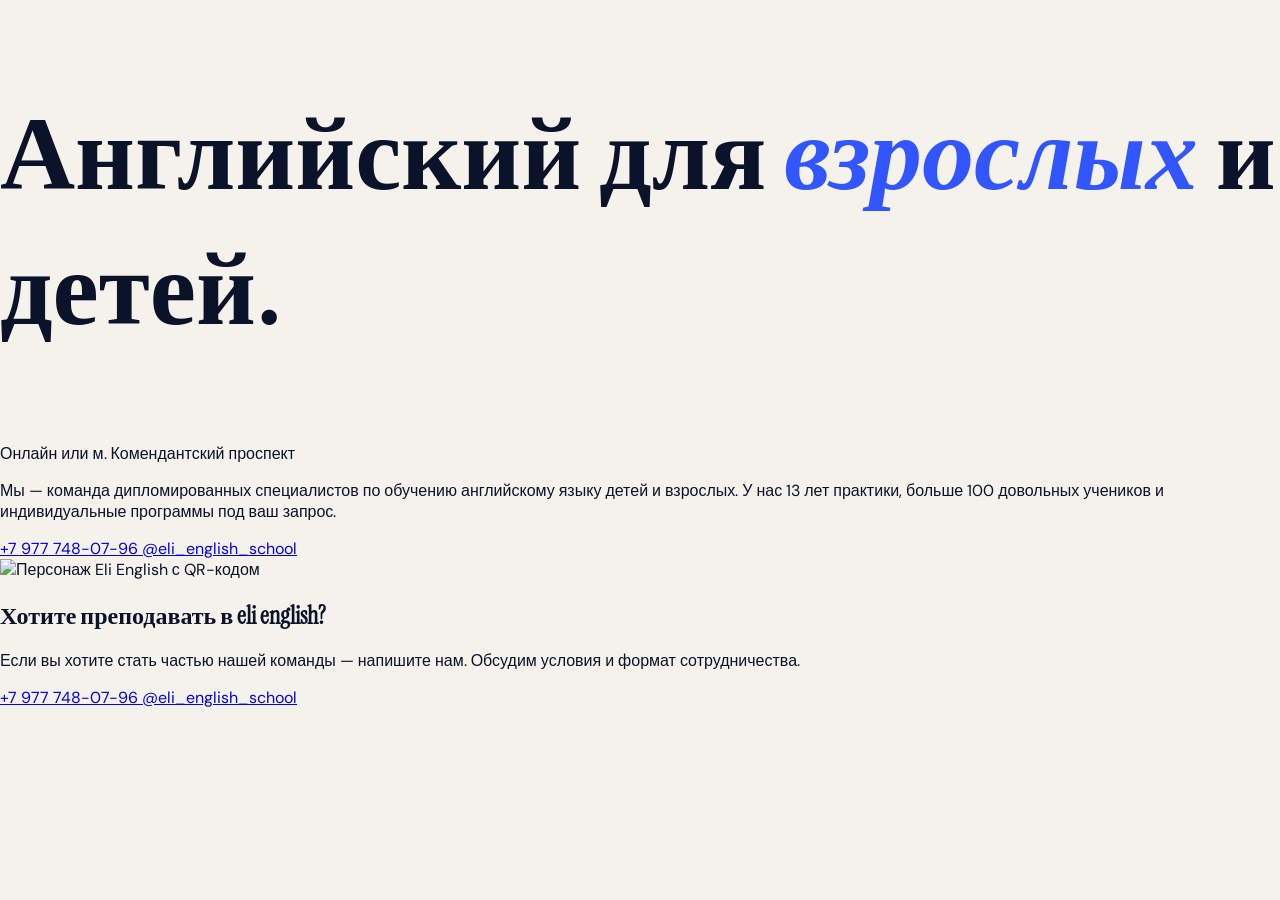
==== index.html @ 65e8c903 "first" ====
<!DOCTYPE html>
<html lang="ru">
<head>
    <meta charset="UTF-8">

    <meta
            name="viewport"
            content="width=device-width, initial-scale=1.0"
    >

    <title>Eli English — английский для детей и взрослых</title>

    <meta
            name="description"
            content="Eli English — команда дипломированных специалистов по обучению английскому языку детей и взрослых."
    >

    <script src="https://cdn.tailwindcss.com"></script>

    <link rel="preconnect" href="https://fonts.googleapis.com">

    <link
            rel="preconnect"
            href="https://fonts.gstatic.com"
            crossorigin
    >

    <link
            href="https://fonts.googleapis.com/css2?family=DM+Sans:wght@400;500;600;700;800&family=Instrument+Serif:ital@0;1&display=swap"
            rel="stylesheet"
    >

    <style>

        :root {
            --navy: #0b132b;
            --cream: #f5f2eb;
            --blue: #3155ff;
            --lime: #d8f36b;
        }

        * {
            box-sizing: border-box;
        }

        html {
            scroll-behavior: smooth;
        }

        body {
            margin: 0;
            background: var(--cream);
            color: var(--navy);
            font-family: 'DM Sans', sans-serif;
            overflow-x: hidden;
            -webkit-font-smoothing: antialiased;
        }

        .display-font {
            font-family: 'Instrument Serif', serif;
        }

        .btn-smooth {
            transition:
                    color 0.3s ease,
                    border-color 0.3s ease,
                    transform 0.3s ease,
                    box-shadow 0.3s ease;
        }

        .btn-smooth:hover {
            transform: translateY(-2px);
        }

    </style>

</head>


<body>


<main>


    <!-- ===================================================== -->
    <!-- HERO -->
    <!-- ===================================================== -->

    <section
            id="home"
            class="relative min-h-screen pt-16 sm:pt-24 pb-16 sm:pb-20 px-4 sm:px-6 lg:px-8 overflow-hidden"
    >


        <!-- ДЕКОРАТИВНЫЙ ЛАЙМОВЫЙ КРУГ -->

        <div
                class="absolute -right-32 top-20 w-[420px] h-[420px] sm:w-[620px] sm:h-[620px] rounded-full bg-[#d8f36b] opacity-60"
        ></div>


        <div
                class="absolute -left-32 bottom-0 w-72 h-72 rounded-full bg-[#3155ff] opacity-10"
        ></div>


        <div class="max-w-7xl mx-auto relative z-10">


            <div
                    class="grid lg:grid-cols-[1fr_1fr] gap-10 lg:gap-16 items-center"
            >


                <!-- ============================================= -->
                <!-- ЛЕВАЯ ЧАСТЬ -->
                <!-- ============================================= -->

                <div>


                    <!-- ЗАГОЛОВОК -->

                    <h1
                            class="display-font leading-[0.9] tracking-[-0.03em] text-[#0b132b]"
                            style="font-size: clamp(48px, 9vw, 104px);"
                    >

                        <span class="block">
                            Английский
                        </span>

                        <span class="block mt-1">
                            для
                            <em style="color:#3155ff;">
                                взрослых
                            </em>
                        </span>

                        <span class="block mt-1">
                            и детей.
                        </span>

                    </h1>


                    <!-- МЕТКА: ОНЛАЙН / АДРЕС -->

                    <div
                            class="mt-7 inline-flex items-center gap-3 bg-white border border-slate-200 rounded-full px-5 py-2.5"
                    >

                        <span class="w-2.5 h-2.5 bg-[#3155ff] rounded-full shrink-0"></span>

                        <span class="text-sm sm:text-base font-bold text-[#0b132b]">
                            Онлайн или м. Комендантский проспект
                        </span>

                    </div>


                    <!-- ОПИСАНИЕ -->

                    <p
                            class="mt-7 max-w-xl text-lg sm:text-xl leading-relaxed text-slate-600"
                    >
                        Мы — команда дипломированных специалистов
                        по обучению английскому языку детей и взрослых.
                        У нас 13 лет практики, больше 100 довольных
                        учеников и индивидуальные программы
                        под ваш запрос.
                    </p>

                    <div class="mt-10 sm:mt-12 max-w-xl">
                        <div
                                class="mt-4 flex flex-col sm:flex-row sm:items-center gap-3 sm:gap-6"
                        >

                            <a
                                    href="tel:+79777480796"
                                    class="btn-smooth text-xl sm:text-2xl font-bold text-[#0b132b] hover:text-[#3155ff]"
                            >
                                +7 977 748-07-96
                            </a>

                            <span
                                    class="hidden sm:block w-px h-6 bg-slate-300"
                            ></span>

                            <a
                                    href="https://t.me/eli_english_school"
                                    target="_blank"
                                    rel="noopener noreferrer"
                                    class="btn-smooth text-xl sm:text-2xl font-bold text-[#0b132b] hover:text-[#3155ff]"
                            >
                                @eli_english_school
                            </a>

                        </div>

                    </div>

                </div>


                <!-- ============================================= -->
                <!-- ПРАВАЯ ЧАСТЬ — ФОТО ПЕРСОНАЖА -->
                <!-- ============================================= -->

                <div class="flex flex-col">


                    <div
                            class="relative w-full aspect-[4/5] sm:aspect-[3/4] lg:aspect-[4/5]"
                    >

                        <!--
                            ⬇⬇⬇  ФОТО ПЕРСОНАЖА  ⬇⬇⬇
                            Замените IMAGE_URL на ссылку или путь к файлу
                        -->

                        <img
                                src=""
                                alt="Персонаж Eli English с QR-кодом"
                                class="w-full h-full object-contain"
                        >

                    </div>

                </div>

            </div>

        </div>

    </section>

    <section
            class="px-4 sm:px-6 lg:px-8 pb-16 sm:pb-20"
    >

        <div class="max-w-7xl mx-auto">

            <div
                    class="bg-[#1c2a4a] text-white rounded-3xl p-7 sm:p-10 lg:p-12 flex flex-col lg:flex-row items-start lg:items-center justify-between gap-7 border border-white/10"
            >

                <div class="max-w-2xl">

                    <h2
                            class="display-font text-3xl sm:text-4xl md:text-5xl leading-tight mt-4"
                    >
                        Хотите преподавать в eli english?
                    </h2>

                    <p
                            class="mt-4 text-base sm:text-lg text-slate-300 leading-relaxed"
                    >
                        Если вы хотите стать частью нашей команды —
                        напишите нам. Обсудим условия и формат
                        сотрудничества.
                    </p>

                </div>


                <div class="flex flex-col gap-3 w-full lg:w-auto shrink-0">

                    <a
                            href="tel:+79777480796"
                            class="btn-smooth inline-flex items-center justify-center bg-white text-[#0b132b] rounded-2xl px-6 py-3.5 font-bold hover:bg-[#d8f36b]"
                    >
                        +7 977 748-07-96
                    </a>

                    <a
                            href="https://t.me/eli_english_school"
                            target="_blank"
                            rel="noopener noreferrer"
                            class="btn-smooth inline-flex items-center justify-center bg-[#3155ff] text-white rounded-2xl px-6 py-3.5 font-bold hover:bg-[#d8f36b] hover:text-[#0b132b]"
                    >
                        @eli_english_school
                    </a>

                </div>

            </div>

        </div>

    </section>


</main>


</body>
</html>
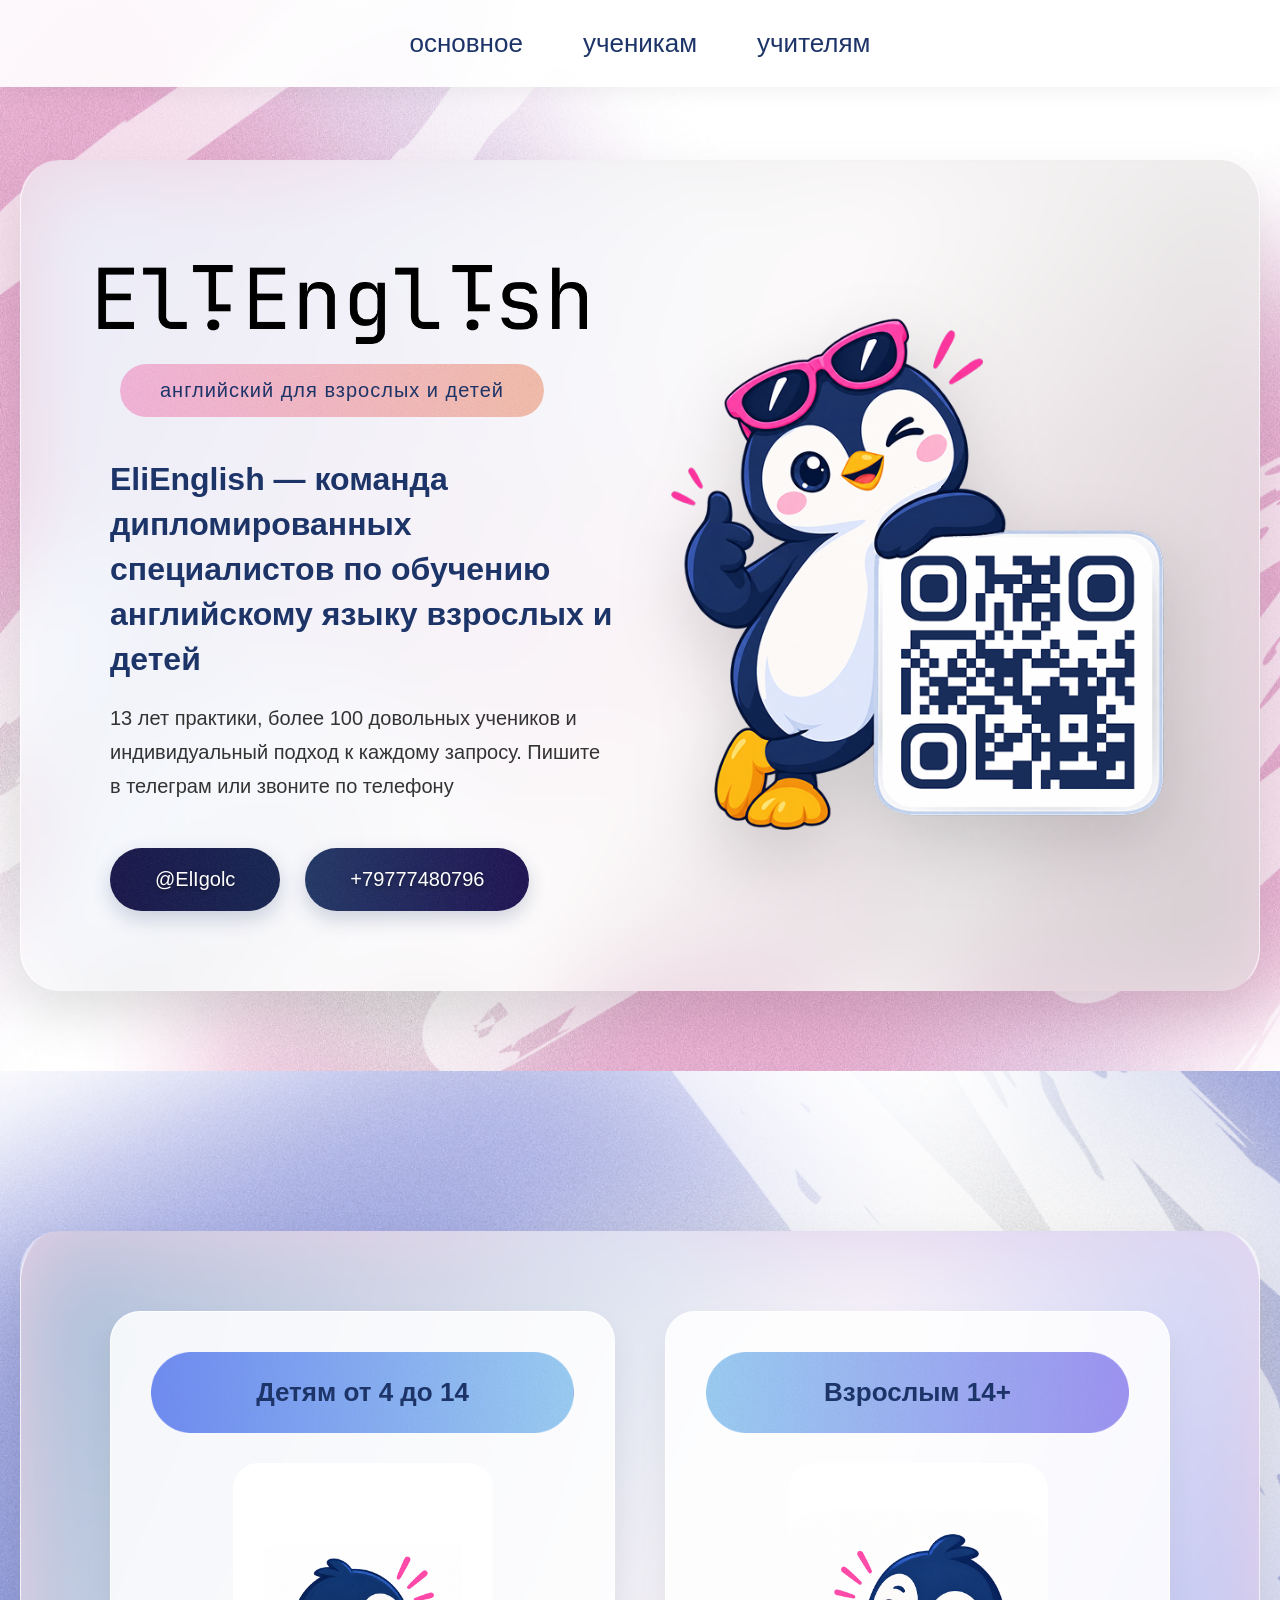
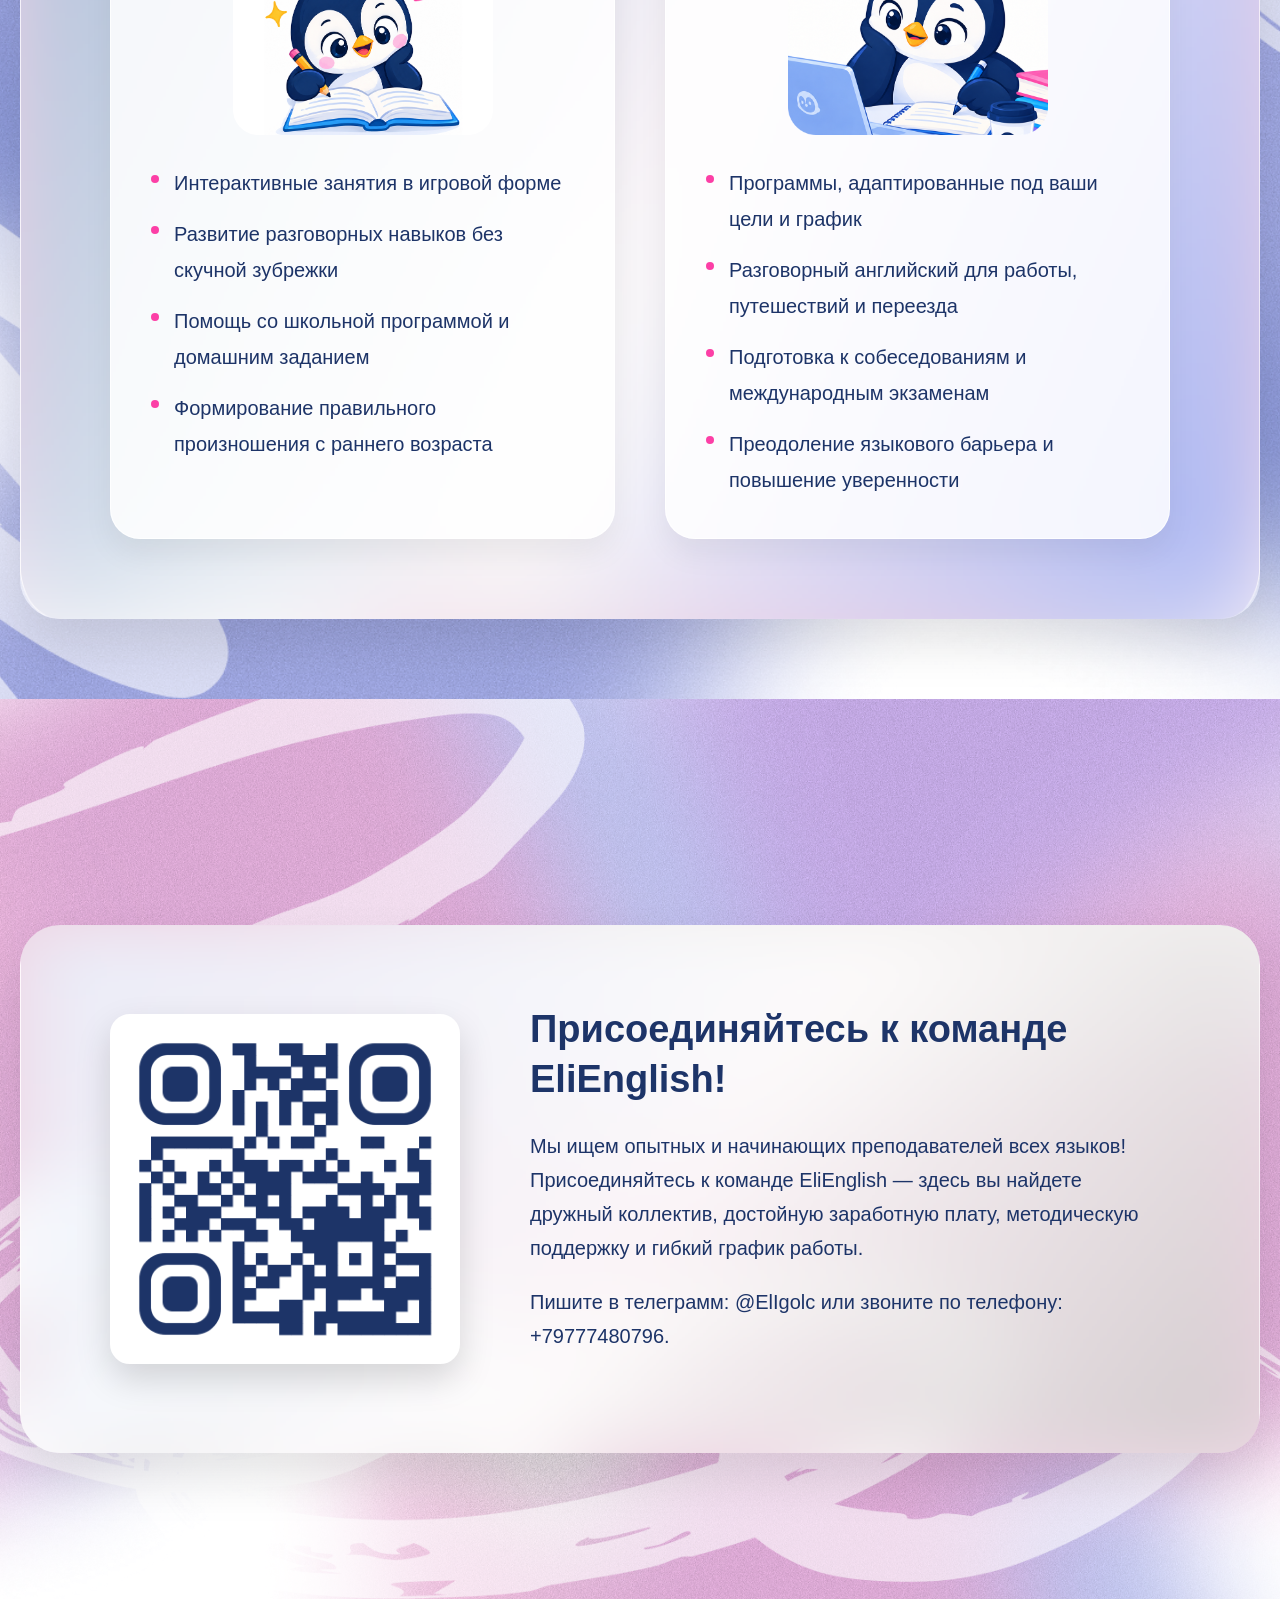
==== commit 9426ae89: "cosmetic" ====
--- a/index.html
+++ b/index.html
@@ -2,298 +2,116 @@
 <html lang="ru">
 <head>
     <meta charset="UTF-8">
+    <meta name="viewport" content="width=device-width, initial-scale=1.0">
+    <title>EliEnglish</title>
+    <link rel="icon" type="image/png" href="image/Favicon.png">
 
-    <meta
-            name="viewport"
-            content="width=device-width, initial-scale=1.0"
-    >
-
-    <title>Eli English — английский для детей и взрослых</title>
-
-    <meta
-            name="description"
-            content="Eli English — команда дипломированных специалистов по обучению английскому языку детей и взрослых."
-    >
-
-    <script src="https://cdn.tailwindcss.com"></script>
-
-    <link rel="preconnect" href="https://fonts.googleapis.com">
-
-    <link
-            rel="preconnect"
-            href="https://fonts.gstatic.com"
-            crossorigin
-    >
-
-    <link
-            href="https://fonts.googleapis.com/css2?family=DM+Sans:wght@400;500;600;700;800&family=Instrument+Serif:ital@0;1&display=swap"
-            rel="stylesheet"
-    >
-
-    <style>
-
-        :root {
-            --navy: #0b132b;
-            --cream: #f5f2eb;
-            --blue: #3155ff;
-            --lime: #d8f36b;
-        }
-
-        * {
-            box-sizing: border-box;
-        }
-
-        html {
-            scroll-behavior: smooth;
-        }
-
-        body {
-            margin: 0;
-            background: var(--cream);
-            color: var(--navy);
-            font-family: 'DM Sans', sans-serif;
-            overflow-x: hidden;
-            -webkit-font-smoothing: antialiased;
-        }
-
-        .display-font {
-            font-family: 'Instrument Serif', serif;
-        }
-
-        .btn-smooth {
-            transition:
-                    color 0.3s ease,
-                    border-color 0.3s ease,
-                    transform 0.3s ease,
-                    box-shadow 0.3s ease;
-        }
-
-        .btn-smooth:hover {
-            transform: translateY(-2px);
-        }
-
-    </style>
-
+    <!-- Подключение внешнего файла стилей -->
+    <link rel="stylesheet" href="style.css">
 </head>
-
-
 <body>
 
+<nav>
+    <a href="#main">основное</a>
+    <a href="#students">ученикам</a>
+    <a href="#teachers">учителям</a>
+</nav>
 
-<main>
+<!-- РАЗДЕЛ 1: ОСНОВНОЕ -->
+<section id="main">
+    <div class="glass-card animate-up">
+        <div class="main-layout">
+            <div class="text-content">
+                <img src="image/TitleEliEnglish.png" alt="EliEnglish" class="title-img">
 
+                <div class="subtitle">английский для взрослых и детей</div>
 
-    <!-- ===================================================== -->
-    <!-- HERO -->
-    <!-- ===================================================== -->
+                <h2>EliEnglish — команда дипломированных специалистов по обучению английскому языку взрослых и детей</h2>
+                <p>13 лет практики, более 100 довольных учеников и индивидуальный подход к каждому запросу. Пишите в телеграм или звоните по телефону</p>
 
-    <section
-            id="home"
-            class="relative min-h-screen pt-16 sm:pt-24 pb-16 sm:pb-20 px-4 sm:px-6 lg:px-8 overflow-hidden"
-    >
+                <div class="contacts">
+                    <a href="https://t.me/ElIgolc" class="contact-btn" target="_blank">@ElIgolc</a>
+                    <a href="tel:+79777480796" class="contact-btn">+79777480796</a>
+                </div>
+            </div>
 
+            <div class="image-content">
+                <img src="image/MainPenguin.png" alt="Пингвин Eli" class="penguin-img">
+            </div>
+        </div>
+    </div>
+</section>
 
-        <!-- ДЕКОРАТИВНЫЙ ЛАЙМОВЫЙ КРУГ -->
+<!-- РАЗДЕЛ 2: УЧЕНИКАМ -->
+<section id="students">
+    <div class="glass-card animate-up">
+<!--        <h2 class="section-title">Программы обучения</h2>-->
+        <div class="students-grid">
 
-        <div
-                class="absolute -right-32 top-20 w-[420px] h-[420px] sm:w-[620px] sm:h-[620px] rounded-full bg-[#d8f36b] opacity-60"
-        ></div>
+            <!-- Карточка детей -->
+            <div class="student-card children">
+                <h3>Детям от 4 до 14</h3>
+                <!-- Добавлен MiniPenguin -->
+                <img src="image/MiniPenguin.png" alt="Мини-пингвин" class="card-penguin">
+                <ul>
+                    <li>Интерактивные занятия в игровой форме</li>
+                    <li>Развитие разговорных навыков без скучной зубрежки</li>
+                    <li>Помощь со школьной программой и домашним заданием</li>
+                    <li>Формирование правильного произношения с раннего возраста</li>
+                </ul>
+            </div>
 
-
-        <div
-                class="absolute -left-32 bottom-0 w-72 h-72 rounded-full bg-[#3155ff] opacity-10"
-        ></div>
-
-
-        <div class="max-w-7xl mx-auto relative z-10">
-
-
-            <div
-                    class="grid lg:grid-cols-[1fr_1fr] gap-10 lg:gap-16 items-center"
-            >
-
-
-                <!-- ============================================= -->
-                <!-- ЛЕВАЯ ЧАСТЬ -->
-                <!-- ============================================= -->
-
-                <div>
-
-
-                    <!-- ЗАГОЛОВОК -->
-
-                    <h1
-                            class="display-font leading-[0.9] tracking-[-0.03em] text-[#0b132b]"
-                            style="font-size: clamp(48px, 9vw, 104px);"
-                    >
-
-                        <span class="block">
-                            Английский
-                        </span>
-
-                        <span class="block mt-1">
-                            для
-                            <em style="color:#3155ff;">
-                                взрослых
-                            </em>
-                        </span>
-
-                        <span class="block mt-1">
-                            и детей.
-                        </span>
-
-                    </h1>
-
-
-                    <!-- МЕТКА: ОНЛАЙН / АДРЕС -->
-
-                    <div
-                            class="mt-7 inline-flex items-center gap-3 bg-white border border-slate-200 rounded-full px-5 py-2.5"
-                    >
-
-                        <span class="w-2.5 h-2.5 bg-[#3155ff] rounded-full shrink-0"></span>
-
-                        <span class="text-sm sm:text-base font-bold text-[#0b132b]">
-                            Онлайн или м. Комендантский проспект
-                        </span>
-
-                    </div>
-
-
-                    <!-- ОПИСАНИЕ -->
-
-                    <p
-                            class="mt-7 max-w-xl text-lg sm:text-xl leading-relaxed text-slate-600"
-                    >
-                        Мы — команда дипломированных специалистов
-                        по обучению английскому языку детей и взрослых.
-                        У нас 13 лет практики, больше 100 довольных
-                        учеников и индивидуальные программы
-                        под ваш запрос.
-                    </p>
-
-                    <div class="mt-10 sm:mt-12 max-w-xl">
-                        <div
-                                class="mt-4 flex flex-col sm:flex-row sm:items-center gap-3 sm:gap-6"
-                        >
-
-                            <a
-                                    href="tel:+79777480796"
-                                    class="btn-smooth text-xl sm:text-2xl font-bold text-[#0b132b] hover:text-[#3155ff]"
-                            >
-                                +7 977 748-07-96
-                            </a>
-
-                            <span
-                                    class="hidden sm:block w-px h-6 bg-slate-300"
-                            ></span>
-
-                            <a
-                                    href="https://t.me/eli_english_school"
-                                    target="_blank"
-                                    rel="noopener noreferrer"
-                                    class="btn-smooth text-xl sm:text-2xl font-bold text-[#0b132b] hover:text-[#3155ff]"
-                            >
-                                @eli_english_school
-                            </a>
-
-                        </div>
-
-                    </div>
-
-                </div>
-
-
-                <!-- ============================================= -->
-                <!-- ПРАВАЯ ЧАСТЬ — ФОТО ПЕРСОНАЖА -->
-                <!-- ============================================= -->
-
-                <div class="flex flex-col">
-
-
-                    <div
-                            class="relative w-full aspect-[4/5] sm:aspect-[3/4] lg:aspect-[4/5]"
-                    >
-
-                        <!--
-                            ⬇⬇⬇  ФОТО ПЕРСОНАЖА  ⬇⬇⬇
-                            Замените IMAGE_URL на ссылку или путь к файлу
-                        -->
-
-                        <img
-                                src=""
-                                alt="Персонаж Eli English с QR-кодом"
-                                class="w-full h-full object-contain"
-                        >
-
-                    </div>
-
-                </div>
-
+            <!-- Карточка взрослых -->
+            <div class="student-card adults">
+                <h3>Взрослым 14+</h3>
+                <!-- Добавлен BigPenguin -->
+                <img src="image/BigPenguin.png" alt="Большой пингвин" class="card-penguin">
+                <ul>
+                    <li>Программы, адаптированные под ваши цели и график</li>
+                    <li>Разговорный английский для работы, путешествий и переезда</li>
+                    <li>Подготовка к собеседованиям и международным экзаменам</li>
+                    <li>Преодоление языкового барьера и повышение уверенности</li>
+                </ul>
             </div>
 
         </div>
+    </div>
+</section>
 
-    </section>
+<!-- РАЗДЕЛ 3: УЧИТЕЛЯМ -->
+<section id="teachers">
+    <div class="glass-card animate-up">
+        <div class="teachers-layout">
+            <!-- QR-код слева -->
+            <img src="image/QRcode.png" alt="QR Code" class="teacher-qr">
 
-    <section
-            class="px-4 sm:px-6 lg:px-8 pb-16 sm:pb-20"
-    >
+            <!-- Текст справа -->
+            <div class="teachers-text">
+                <h2>Присоединяйтесь к команде EliEnglish!</h2>
+                <p>Мы ищем опытных и начинающих преподавателей всех языков! Присоединяйтесь к команде EliEnglish — здесь вы найдете дружный коллектив, достойную заработную плату, методическую поддержку и гибкий график работы.</p>
+                <p>Пишите в телеграмм: @ElIgolc или звоните по телефону: +79777480796.</p>
+            </div>
+        </div>
+    </div>
+</section>
 
-        <div class="max-w-7xl mx-auto">
+<!-- Скрипт для плавного появления -->
+<script>
+    document.addEventListener("DOMContentLoaded", function() {
+        const observer = new IntersectionObserver((entries) => {
+            entries.forEach(entry => {
+                if (entry.isIntersecting) {
+                    entry.target.classList.add('is-visible');
+                }
+            });
+        }, {
+            threshold: 0.1
+        });
 
-            <div
-                    class="bg-[#1c2a4a] text-white rounded-3xl p-7 sm:p-10 lg:p-12 flex flex-col lg:flex-row items-start lg:items-center justify-between gap-7 border border-white/10"
-            >
-
-                <div class="max-w-2xl">
-
-                    <h2
-                            class="display-font text-3xl sm:text-4xl md:text-5xl leading-tight mt-4"
-                    >
-                        Хотите преподавать в eli english?
-                    </h2>
-
-                    <p
-                            class="mt-4 text-base sm:text-lg text-slate-300 leading-relaxed"
-                    >
-                        Если вы хотите стать частью нашей команды —
-                        напишите нам. Обсудим условия и формат
-                        сотрудничества.
-                    </p>
-
-                </div>
-
-
-                <div class="flex flex-col gap-3 w-full lg:w-auto shrink-0">
-
-                    <a
-                            href="tel:+79777480796"
-                            class="btn-smooth inline-flex items-center justify-center bg-white text-[#0b132b] rounded-2xl px-6 py-3.5 font-bold hover:bg-[#d8f36b]"
-                    >
-                        +7 977 748-07-96
-                    </a>
-
-                    <a
-                            href="https://t.me/eli_english_school"
-                            target="_blank"
-                            rel="noopener noreferrer"
-                            class="btn-smooth inline-flex items-center justify-center bg-[#3155ff] text-white rounded-2xl px-6 py-3.5 font-bold hover:bg-[#d8f36b] hover:text-[#0b132b]"
-                    >
-                        @eli_english_school
-                    </a>
-
-                </div>
-
-            </div>
-
-        </div>
-
-    </section>
-
-
-</main>
-
+        const elements = document.querySelectorAll('.animate-up');
+        elements.forEach(el => observer.observe(el));
+    });
+</script>
 
 </body>
 </html>
--- a/style.css
+++ b/style.css
@@ -0,0 +1,591 @@
+/* Подключение шрифта Montserrat */
+@import url('https://fonts.googleapis.com/css2?family=Montserrat:wght@400;500;600;700&display=swap');
+@import url('https://fonts.googleapis.com/css2?family=Poppins:wght@400;500;600;700&display=swap');
+
+/* Плавная прокрутка */
+html {
+    scroll-behavior: smooth;
+}
+
+/* Цветовая палитра */
+:root {
+    --color-dark-blue: #1D3468;
+    --color-white: #FFFFFF;
+    --color-pink: #FC3FA6;
+    --color-light-blue: #A6B6FF;
+    --color-light-pink: #FFB8DF;
+}
+
+* {
+    margin: 0;
+    padding: 0;
+    box-sizing: border-box;
+    /* Современный шрифт без засечек */
+    font-family: 'Poppins', -apple-system, BlinkMacSystemFont, "Segoe UI", Roboto, Arial, sans-serif;
+}
+/* Customize Toolbar…*/
+body {
+    color: var(--color-dark-blue);
+    overflow-x: hidden;
+    animation: bgPulse 20s infinite alternate ease-in-out;
+}
+
+@keyframes bgPulse {
+    0% {
+        background-size: 100% 100%;
+    }
+    100% {
+        background-size: 105% 105%;
+    }
+}
+
+h1, h2, h3 {
+    font-weight: 600;
+}
+
+p, li, span, a {
+    font-weight: 400;
+}
+
+/* --- Навигация --- */
+nav {
+    position: fixed;
+    top: 0;
+    left: 0;
+    width: 100%;
+    background: rgba(255, 255, 255, 0.9);
+    backdrop-filter: blur(15px);
+    display: flex;
+    justify-content: center;
+    gap: 60px;
+    padding: 28px 0;
+    z-index: 1000;
+    box-shadow: 0 4px 20px rgba(0, 0, 0, 0.06);
+}
+
+nav a {
+    text-decoration: none;
+    font-size: 26px;
+    color: var(--color-dark-blue);
+    transition: color 0.3s ease;
+    text-transform: lowercase;
+}
+
+nav a:hover {
+    color: var(--color-pink);
+}
+
+/* --- Секции --- */
+section {
+    min-height: 100vh;
+    width: 100%;
+    display: flex;
+    justify-content: center;
+    align-items: center;
+    padding: 160px 20px 80px 20px;
+    background-size: cover;
+    background-position: center;
+    background-repeat: no-repeat;
+    position: relative;
+}
+
+section::before {
+    content: '';
+    position: absolute;
+    top: 0;
+    left: 0;
+    width: 100%;
+    height: 100%;
+    background-size: cover;
+    background-position: center;
+    background-repeat: no-repeat;
+    z-index: 0;
+    pointer-events: none;
+    opacity: 0.6;
+}
+
+#main::before {
+    background-image: url('image/Line1.png');
+}
+
+#students::before {
+    background-image: url('image/Line2.png');
+}
+
+#teachers::before {
+    background-image: url('image/Line3.png');
+}
+
+.glass-card {
+    width: 100%;
+    max-width: 1440px;
+    background-color: rgba(255, 255, 255, 0.4);
+    background-size: 100% 100%;
+    background-repeat: no-repeat;
+    border-radius: 40px;
+    padding: 80px 90px;
+    box-shadow: 0 25px 50px rgba(0, 0, 0, 0.1);
+    display: flex;
+    flex-direction: column;
+    justify-content: center;
+    position: relative;
+    z-index: 1;
+}
+
+.animate-up {
+    opacity: 0;
+    transform: translateY(40px);
+    transition: opacity 0.8s cubic-bezier(0.16, 1, 0.3, 1), transform 0.8s cubic-bezier(0.16, 1, 0.3, 1);
+}
+
+.animate-up.is-visible {
+    opacity: 1;
+    transform: translateY(0);
+}
+
+/* --- РАЗДЕЛ 1: ОСНОВНОЕ --- */
+#main {
+    background-image: url('image/Background.png');
+}
+
+#main .glass-card {
+    background-image: url('image/MainGlassCard.png');
+}
+
+.main-layout {
+    display: flex;
+    justify-content: space-between;
+    align-items: center;
+    gap: 50px;
+    flex-wrap: wrap;
+}
+
+.text-content {
+    flex: 1;
+    min-width: 400px;
+    display: flex;
+    flex-direction: column;
+    align-items: flex-start;
+    text-align: left;
+}
+
+.title-img {
+    width: 100%;
+    max-width: 750px;
+    margin-bottom: 10px;
+    margin-left: -20px;
+}
+
+.subtitle {
+    display: inline-block;
+    background-image: url('image/Subtitle.png');
+    background-size: 100% 100%;
+    background-repeat: no-repeat;
+    background-position: center;
+    color: var(--color-dark-blue);
+    padding: 15px 40px;
+    border-radius: 30px;
+    font-size: 20px;
+    letter-spacing: 1px;
+    margin-bottom: 40px;
+    margin-left: 10px;
+}
+
+.text-content h2 {
+    font-size: 32px;
+    line-height: 1.4;
+    margin-bottom: 20px;
+}
+
+.text-content p {
+    font-size: 20px;
+    line-height: 1.7;
+    color: #333;
+    margin-bottom: 45px;
+}
+
+.contacts {
+    display: flex;
+    gap: 25px;
+    flex-wrap: wrap;
+}
+
+.contact-btn {
+    background-size: cover;
+    background-position: center;
+    background-repeat: no-repeat;
+    background-color: var(--color-dark-blue);
+    color: white;
+    padding: 20px 45px;
+    border-radius: 40px;
+    text-decoration: none;
+    font-size: 20px;
+    transition: all 0.3s;
+    box-shadow: 0 8px 20px rgba(29, 52, 104, 0.2);
+    display: inline-flex;
+    align-items: center;
+    justify-content: center;
+    text-shadow: 0 2px 4px rgba(0, 0, 0, 0.4);
+}
+
+.contact-btn:nth-child(1) {
+    background-image: url('image/ContactBackground1.png');
+}
+
+.contact-btn:nth-child(2) {
+    background-image: url('image/ContactBackground2.png');
+}
+
+.contact-btn:hover {
+    transform: translateY(-4px) scale(1.02);
+    box-shadow: 0 12px 25px rgba(29, 52, 104, 0.3);
+    filter: brightness(1.1);
+}
+
+.image-content {
+    flex: 1;
+    min-width: 350px;
+    display: flex;
+    justify-content: center;
+}
+
+.penguin-img {
+    width: 100%;
+    max-width: 800px;
+    filter: drop-shadow(0 25px 35px rgba(0, 0, 0, 0.15));
+    transition: transform 0.4s ease;
+}
+
+.penguin-img:hover {
+    transform: translateY(-10px);
+}
+
+/* --- РАЗДЕЛ 2: УЧЕНИКАМ --- */
+#students {
+    background-image: url('image/Background2.png');
+}
+
+#students .glass-card {
+    background-image: url('image/SecondGlassCard.png');
+    align-items: center;
+}
+
+.section-title {
+    font-size: 34px;
+    color: var(--color-dark-blue);
+    text-align: center;
+    margin-bottom: 50px;
+}
+
+.students-grid {
+    display: flex;
+    gap: 50px;
+    justify-content: center;
+    flex-wrap: wrap;
+    width: 100%;
+}
+
+.student-card {
+    flex: 1;
+    min-width: 350px;
+    max-width: 550px;
+    background-color: rgba(255, 255, 255, 0.85);
+    border-radius: 30px;
+    padding: 40px;
+    text-align: center;
+    box-shadow: 0 15px 30px rgba(0, 0, 0, 0.06);
+    display: flex;
+    flex-direction: column;
+    align-items: center;
+    gap: 20px; /* Уменьшен отступ, чтобы картинка гармонично встала */
+    border: 1px solid rgba(255, 255, 255, 0.8);
+}
+
+.student-card h3 {
+    font-size: 26px;
+    padding: 25px 40px;
+    border-radius: 30px;
+    color: var(--color-dark-blue);
+    width: 100%;
+    background-size: cover;
+    background-position: center;
+    background-repeat: no-repeat;
+}
+
+.student-card.children h3 {
+    background-image: url('image/Children.png');
+}
+
+.student-card.adults h3 {
+    background-image: url('image/Adults.png');
+}
+
+/* --- Стиль для новых пингвинов --- */
+.card-penguin {
+    width: 100%;
+    max-width: 260px; /* Оптимальный размер, чтобы не перекрывать текст */
+    height: auto;
+    object-fit: contain;
+    margin: 10px auto;
+    /* Строка с filter: drop-shadow(...) удалена */
+    transition: transform 0.4s ease;
+}
+
+.card-penguin:hover {
+    transform: translateY(-8px) scale(1.03); /* Легкая анимация при наведении осталась */
+}
+
+.student-card ul {
+    text-align: left;
+    list-style: none;
+    font-size: 20px;
+    line-height: 1.8;
+    width: 100%;
+    display: flex;
+    flex-direction: column;
+    gap: 15px;
+}
+
+.student-card ul li {
+    display: flex;
+    align-items: flex-start;
+    gap: 15px;
+}
+
+.student-card ul li::before {
+    content: "";
+    display: inline-block;
+    width: 8px;
+    height: 8px;
+    min-width: 8px;
+    background-color: var(--color-pink);
+    border-radius: 50%;
+    margin-top: 10px;
+}
+
+/* --- РАЗДЕЛ 3: УЧИТЕЛЯМ --- */
+#teachers {
+    background-image: url('image/Background3.png');
+}
+
+#teachers .glass-card {
+    background-image: url('image/MainGlassCard.png');
+}
+
+.teachers-layout {
+    display: flex;
+    align-items: center;
+    justify-content: center;
+    gap: 70px;
+    flex-wrap: wrap;
+    width: 100%;
+}
+
+.teacher-qr {
+    width: 350px;
+    height: 350px;
+    border-radius: 20px;
+    box-shadow: 0 15px 35px rgba(0, 0, 0, 0.15);
+    border: 6px solid white;
+    background-color: white;
+    object-fit: contain;
+}
+
+.teachers-text {
+    flex: 1;
+    min-width: 350px;
+    max-width: 800px;
+    text-align: left;
+}
+
+.teachers-text h2 {
+    font-size: 38px;
+    color: var(--color-dark-blue);
+    margin-bottom: 25px;
+    line-height: 1.3;
+}
+
+.teachers-text p {
+    font-size: 20px;
+    line-height: 1.7;
+    color: var(--color-dark-blue);
+    margin-bottom: 20px;
+}
+
+/* --- Адаптивность --- */
+@media (max-width: 1200px) {
+    .glass-card {
+        padding: 60px 50px;
+    }
+
+    .title-img {
+        max-width: 600px;
+    }
+
+    .penguin-img {
+        max-width: 600px;
+    }
+}
+
+@media (max-width: 992px) {
+    .glass-card {
+        padding: 40px 30px;
+    }
+
+    .main-layout {
+        flex-direction: column-reverse;
+        text-align: center;
+    }
+
+    .text-content {
+        align-items: center;
+        text-align: center;
+        min-width: 100%;
+    }
+
+    .title-img {
+        margin-left: 0;
+        max-width: 100%;
+    }
+
+    .subtitle {
+        margin-left: 0;
+    }
+
+    .penguin-img {
+        max-width: 100%;
+    }
+
+    .teachers-layout {
+        flex-direction: column;
+        text-align: center;
+        gap: 40px;
+    }
+
+    .teachers-text {
+        text-align: center;
+    }
+
+    .teacher-qr {
+        width: 300px;
+        height: 300px;
+    }
+
+    nav {
+        gap: 30px;
+        padding: 25px 0;
+    }
+
+    nav a {
+        font-size: 24px;
+    }
+
+    section {
+        padding-top: 140px;
+    }
+}
+
+@media (max-width: 768px) {
+    nav {
+        gap: 20px;
+        padding: 20px 10px;
+        flex-wrap: wrap;
+    }
+
+    nav a {
+        font-size: 20px;
+    }
+
+    section {
+        padding: 130px 15px 50px 15px;
+    }
+
+    .section-title {
+        font-size: 28px;
+    }
+
+    .text-content h2 {
+        font-size: 24px;
+    }
+
+    .text-content p {
+        font-size: 18px;
+    }
+
+    .student-card {
+        padding: 25px 15px;
+        min-width: 100%;
+    }
+
+    .card-penguin {
+        max-width: 200px;
+    }
+
+    /* Уменьшаем пингвинов на планшетах */
+    .student-card ul {
+        font-size: 18px;
+        padding: 15px;
+    }
+
+    .teachers-text h2 {
+        font-size: 28px;
+    }
+
+    .teachers-text p {
+        font-size: 18px;
+    }
+
+    .contact-btn {
+        padding: 15px 25px;
+        font-size: 16px;
+        width: 100%;
+    }
+
+    .contacts {
+        flex-direction: column;
+        width: 100%;
+    }
+
+    .teacher-qr {
+        width: 250px;
+        height: 250px;
+    }
+
+    .subtitle {
+        font-size: 16px;
+        padding: 10px 20px;
+    }
+}
+
+@media (max-width: 480px) {
+    nav {
+        gap: 15px;
+        padding: 15px 5px;
+    }
+
+    nav a {
+        font-size: 18px;
+    }
+
+    section {
+        padding-top: 110px;
+    }
+
+    .title-img {
+        margin-bottom: 20px;
+    }
+
+    .subtitle {
+        margin-bottom: 25px;
+    }
+
+    .card-penguin {
+        max-width: 160px;
+    }
+
+    /* Еще меньше на телефонах */
+    .glass-card {
+        padding: 30px 15px;
+        border-radius: 20px;
+    }
+}
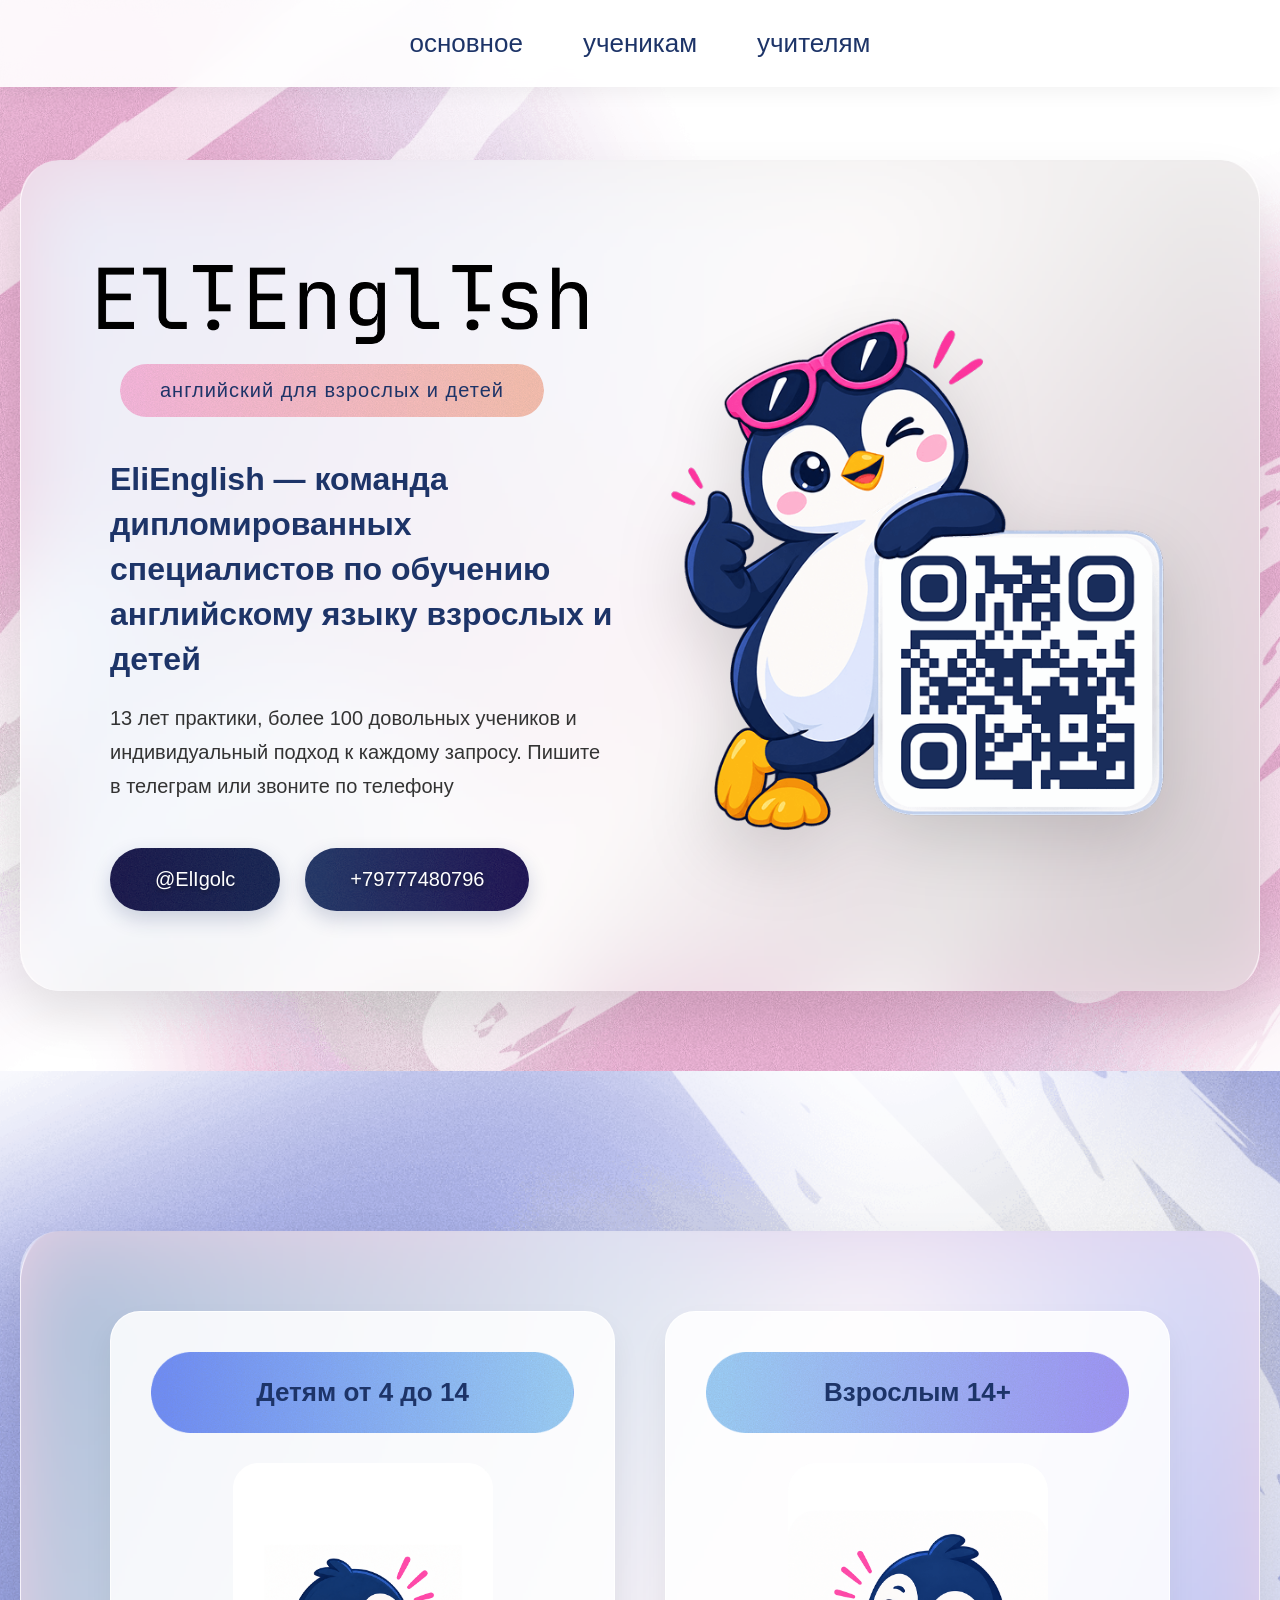
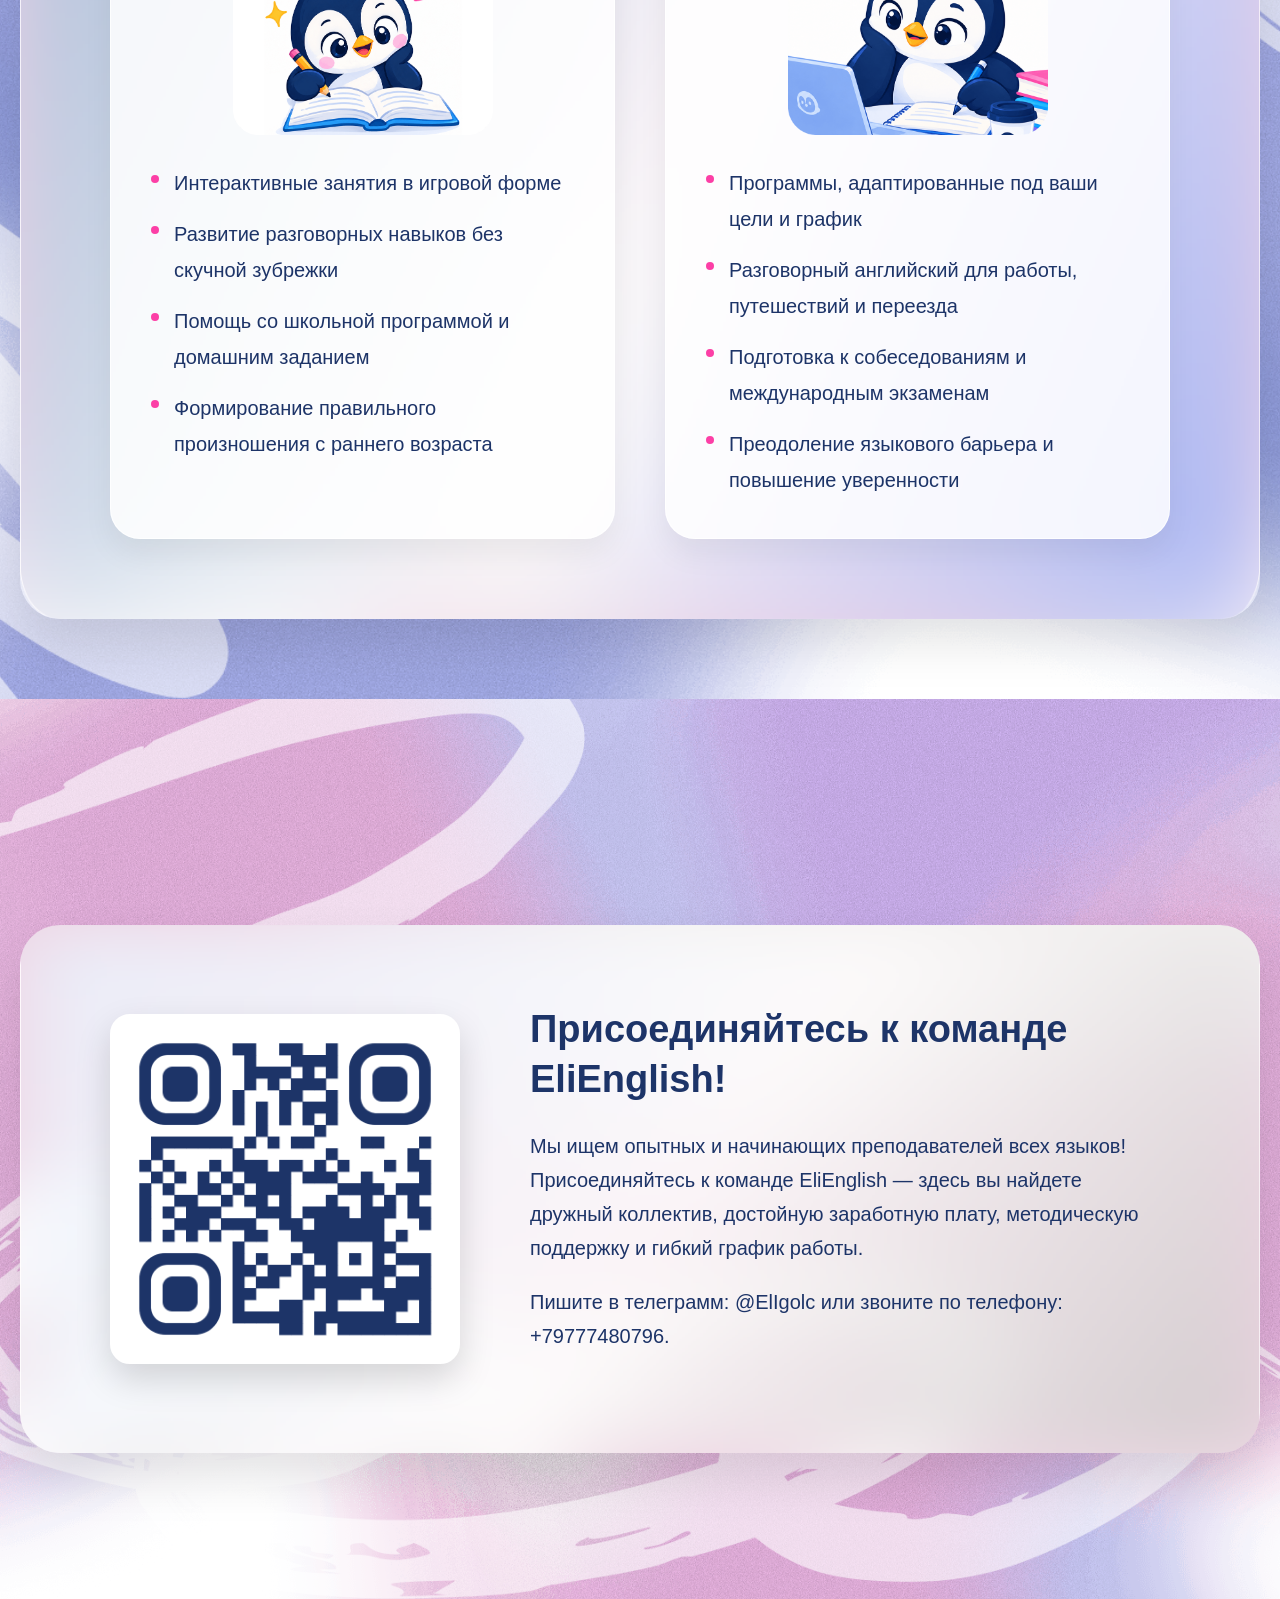
==== commit dd9698b3: "seo" ====
--- a/index.html
+++ b/index.html
@@ -1,6 +1,8 @@
 <!DOCTYPE html>
 <html lang="ru">
 <head>
+    <meta name="description" content="EliEnglish — школа английского языка для взрослых и детей. Более 13 лет опыта, индивидуальный подход. Занятия онлайн.">
+    <meta name="keywords" content="английский язык, репетитор, ребенок, взрослый, английский, обучение английскому, репетитор английского, английский для детей, английский для взрослых, EliEnglish">
     <meta charset="UTF-8">
     <meta name="viewport" content="width=device-width, initial-scale=1.0">
     <title>EliEnglish</title>
